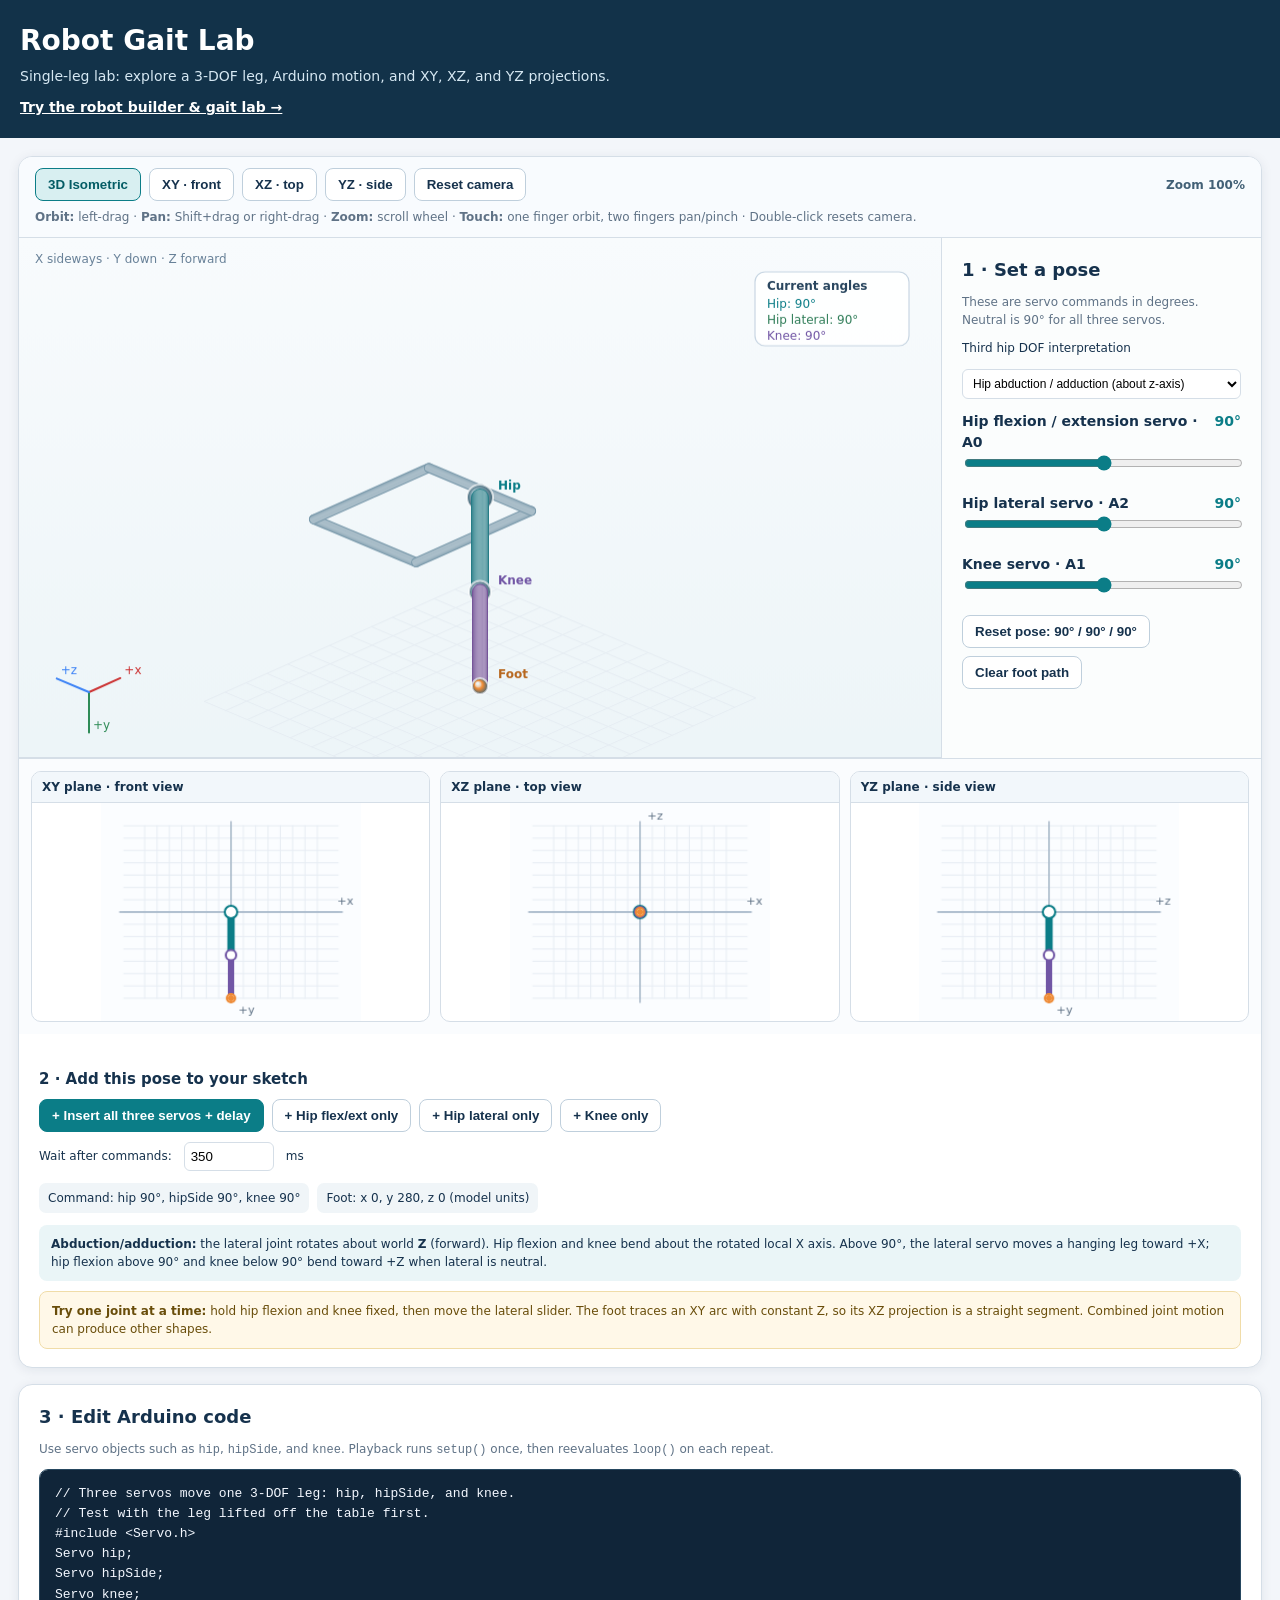
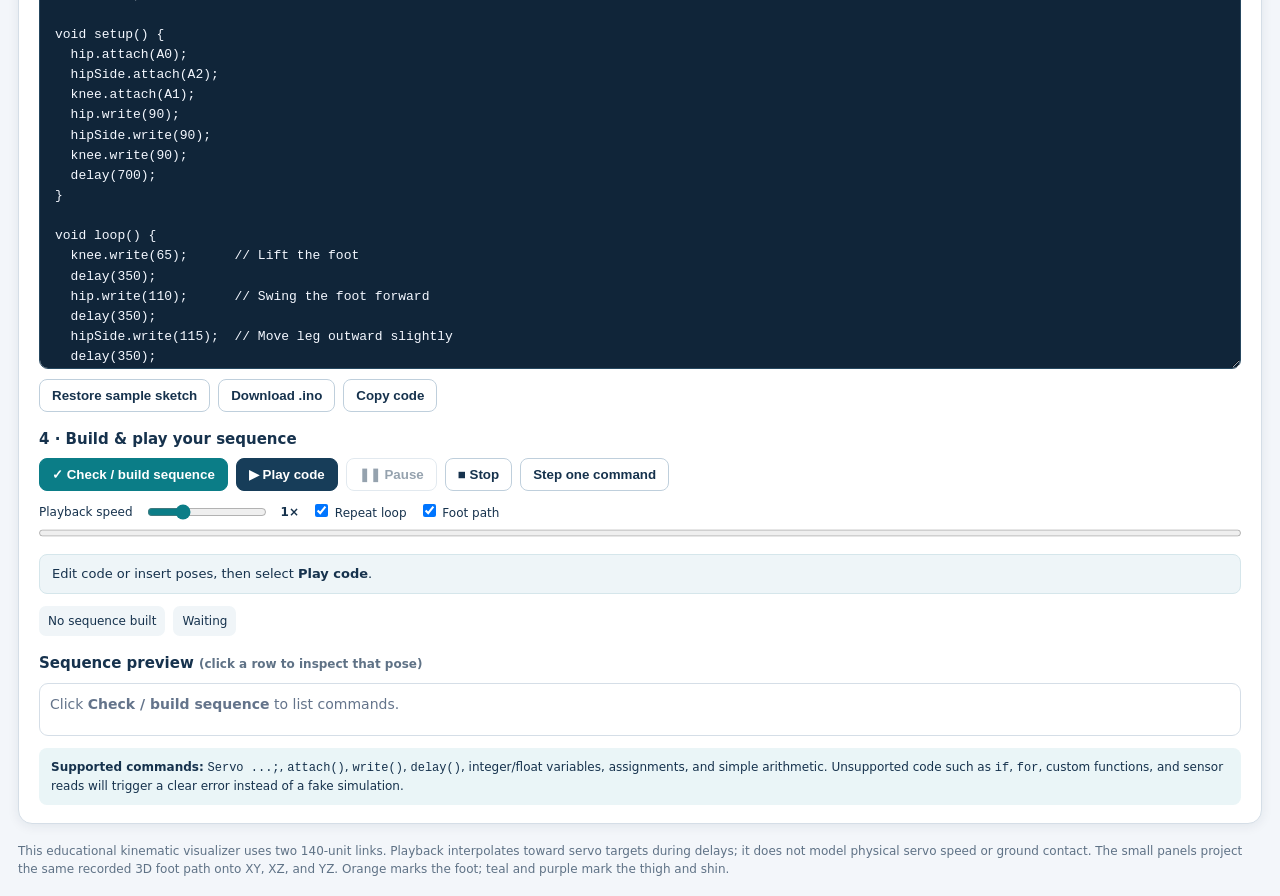
==== single-leg.html @ 86c8d01e "Publish Robot Gait Lab as the homepage with linked single-leg lab" ====
<!DOCTYPE html>
<html lang="en">
<head>
<meta charset="UTF-8" />
<meta name="viewport" content="width=device-width, initial-scale=1.0" />
<title>Robot Gait Lab | Single-leg lab</title>
<style>
:root{--navy:#16324d;--teal:#0b7d87;--purple:#7156a5;--orange:#ef8b35;--green:#2e8b57;--border:#d5dee7;--bg:#f3f6fa;--panel:#fff;--muted:#5f7286}
*{box-sizing:border-box} body{margin:0;font:14px/1.5 system-ui,-apple-system,Segoe UI,Roboto,sans-serif;background:var(--bg);color:var(--navy)}
header{background:#123249;color:#fff;padding:20px max(20px,calc((100vw - 1500px)/2))} header h1{margin:0 0 4px;font-size:28px} header p{margin:0;color:#d6e8f3}
main{max-width:1500px;margin:auto;padding:18px;display:grid;grid-template-columns:minmax(470px,1.05fr) minmax(430px,1fr);gap:16px}
.panel{background:var(--panel);border:1px solid var(--border);border-radius:14px;box-shadow:0 2px 12px rgba(16,42,66,.08);overflow:hidden}.pad{padding:18px 20px}
h2{margin:0 0 10px;font-size:18px}h3{margin:16px 0 8px;font-size:15px}p{margin:0 0 10px}.small{font-size:12px;color:var(--muted)}
canvas{display:block;width:100%;height:auto;background:linear-gradient(#fbfdff,#f7fbff);touch-action:none;cursor:grab} canvas.dragging{cursor:grabbing}
#scene{border-bottom:1px solid var(--border)} .viewport-tools{padding:11px 16px;border-bottom:1px solid var(--border);background:#f8fbfe}.viewport-tools .actions{align-items:center}
button{cursor:pointer;border:1px solid #bfcfdc;background:#fff;border-radius:8px;padding:8px 12px;color:var(--navy);font-weight:650} button.primary{background:var(--teal);color:#fff;border-color:var(--teal)} button.dark{background:#173d59;color:#fff;border-color:#173d59} button:disabled{opacity:.45;cursor:default}
button:focus-visible,textarea:focus-visible,input:focus-visible,select:focus-visible{outline:3px solid #87d2e9;outline-offset:2px}
.view-btn.selected{background:#d8eff1;border-color:#0b7d87;color:#045c65}.view-help{font-size:12px;color:var(--muted);margin-top:7px}.view-state{font-size:12px;font-weight:650;color:#426076;margin-left:auto}
.slider-row{margin:12px 0 16px}.slider-label{display:flex;justify-content:space-between;font-weight:650}.v{color:var(--teal);font-variant-numeric:tabular-nums} input[type=range]{width:100%;accent-color:var(--teal)} input[type=number], select{padding:6px;border:1px solid var(--border);border-radius:6px;background:#fff} input[type=number]{width:90px}
.actions{display:flex;gap:8px;flex-wrap:wrap}.controls{display:flex;gap:12px;flex-wrap:wrap;align-items:center;font-size:12px;margin-top:10px}.help{background:#eaf5f7;border-radius:8px;padding:10px 12px;font-size:12px;margin-top:12px}
.editor{display:block;width:100%;min-height:500px;resize:vertical;background:#102539;color:#f4f8ff;border:1px solid #264860;border-radius:9px;padding:14px 15px;font:13px/1.55 ui-monospace,SFMono-Regular,Consolas,monospace;tab-size:2;white-space:pre;overflow:auto}
.status{border-radius:8px;padding:9px 12px;background:#eef5f8;border:1px solid #d5e6eb;font-size:13px;min-height:40px;margin:11px 0}.status.error{background:#fff0ed;border-color:#f4bcb0;color:#9b3729}.status.ok{background:#edf8f0;border-color:#afd7bb;color:#235f38}
.timeline{max-height:230px;overflow:auto;border:1px solid var(--border);border-radius:9px}.timeline table{width:100%;border-collapse:collapse;font-size:12px}.timeline th{position:sticky;top:0;background:#f2f6fa;text-align:left}.timeline td,.timeline th{padding:7px 9px;border-bottom:1px solid #e9eef2}.timeline tr.active{background:#e0f3f4}.timeline tr{cursor:pointer}
.stats{display:flex;gap:8px;flex-wrap:wrap;margin:12px 0}.stats span{background:#f0f5f8;border-radius:7px;padding:6px 9px;font-size:12px} #progress{width:100%;accent-color:var(--teal)} footer{max-width:1500px;margin:auto;padding:0 18px 20px;font-size:12px;color:var(--muted)}
.subviews{display:grid;grid-template-columns:repeat(3,1fr);gap:10px;padding:12px;border-top:1px solid var(--border);background:#fafcfe}.subview{border:1px solid var(--border);border-radius:10px;overflow:hidden;background:#fff}.subview .label{padding:6px 10px;background:#f2f7fb;border-bottom:1px solid var(--border);font-weight:650;font-size:12px}.subview canvas{width:100%;height:auto;cursor:default}.explain{background:#fff8e8;border:1px solid #f0dca8;color:#694d0a;border-radius:8px;padding:10px 12px;font-size:12px;margin-top:10px}
@media(max-width:1000px){main{grid-template-columns:1fr}.editor{min-height:380px}.subviews{grid-template-columns:1fr}}

main{grid-template-columns:minmax(0,1fr)}
.leg-scene-layout{display:grid;grid-template-columns:minmax(0,1fr) 320px}
#scene{height:520px;width:100%;min-width:0}
.pose-controls{min-width:0;border-left:1px solid var(--border);background:#fbfdfd}
.pose-controls select{max-width:100%;width:100%;font-size:12px}
.subview canvas{max-width:260px;margin:auto}
@media(max-width:750px){main{padding:10px}.leg-scene-layout{grid-template-columns:1fr}#scene{height:260px}.pose-controls{padding:12px;border-left:0;border-top:1px solid var(--border)}.pose-controls h2{margin-bottom:4px}.pose-controls .slider-row{margin:7px 0}.pose-controls .small{display:none}.pose-controls .controls{margin-top:0}.pose-controls button{padding:6px 9px}.subviews{grid-template-columns:repeat(3,minmax(0,1fr));gap:4px;padding:6px}.subview .label{font-size:10px;padding:5px}.slider-label{font-size:12px}}
</style>
</head>
<body>
<header>
  <h1>Robot Gait Lab</h1>
  <p>Single-leg lab: explore a 3-DOF leg, Arduino motion, and XY, XZ, and YZ projections.</p>
  <p style="margin-top:10px"><a href="index.html" style="color:#fff;font-weight:650">Try the robot builder &amp; gait lab &rarr;</a></p>
</header>
<main>
  <section class="panel single-leg-stage">
    <div class="viewport-tools">
      <div class="actions" role="group" aria-label="Camera view presets">
        <button type="button" class="view-btn selected" data-view="iso">3D Isometric</button>
        <button type="button" class="view-btn" data-view="xy">XY · front</button>
        <button type="button" class="view-btn" data-view="xz">XZ · top</button>
        <button type="button" class="view-btn" data-view="yz">YZ · side</button>
        <button type="button" id="resetCamera">Reset camera</button>
        <span class="view-state" id="cameraState">Zoom 100%</span>
      </div>
      <div class="view-help"><strong>Orbit:</strong> left-drag · <strong>Pan:</strong> Shift+drag or right-drag · <strong>Zoom:</strong> scroll wheel · <strong>Touch:</strong> one finger orbit, two fingers pan/pinch · Double-click resets camera.</div>
    </div>
<div class="leg-scene-layout">    <canvas id="scene" width="820" height="560" aria-label="Interactive 3D leg visualization"></canvas>
    <div class="pad pose-controls">
      <h2>1 · Set a pose</h2>
      <p class="small">These are servo commands in degrees. Neutral is 90° for all three servos.</p>

      <div class="controls" style="margin-bottom:8px">
        <label for="mode3">Third hip DOF interpretation</label>
        <select id="mode3">
          <option value="abduction">Hip abduction / adduction (about z-axis)</option>
          <option value="yaw">Hip yaw / steering (about y-axis)</option>
        </select>
      </div>

      <div class="slider-row">
        <div class="slider-label"><label for="hipPitch">Hip flexion / extension servo · A0</label><span class="v" id="hipPitchVal">90°</span></div>
        <input id="hipPitch" type="range" min="0" max="180" value="90" step="1" />
      </div>
      <div class="slider-row">
        <div class="slider-label"><label for="hipSide">Hip lateral servo · A2</label><span class="v" id="hipSideVal">90°</span></div>
        <input id="hipSide" type="range" min="0" max="180" value="90" step="1" />
      </div>
      <div class="slider-row">
        <div class="slider-label"><label for="knee">Knee servo · A1</label><span class="v" id="kneeVal">90°</span></div>
        <input id="knee" type="range" min="0" max="180" value="90" step="1" />
      </div>

      <div class="actions">
        <button id="neutral">Reset pose: 90° / 90° / 90°</button>
        <button id="clearTrail">Clear foot path</button>
      </div>

</div></div>
    <div class="subviews">
      <div class="subview"><div class="label">XY plane · front view</div><canvas id="xyView" width="250" height="210" aria-label="XY projection, x right and y down"></canvas></div>
      <div class="subview"><div class="label">XZ plane · top view</div><canvas id="xzView" width="250" height="210" aria-label="XZ projection, x right and z up"></canvas></div>
      <div class="subview"><div class="label">YZ plane · side view</div><canvas id="yzView" width="250" height="210" aria-label="YZ projection, z right and y down"></canvas></div>
    </div>
<div class="pad">      <h3>2 · Add this pose to your sketch</h3>
      <div class="actions">
        <button class="primary" id="insertAll">+ Insert all three servos + delay</button>
        <button id="insertHipPitch">+ Hip flex/ext only</button>
        <button id="insertHipSide">+ Hip lateral only</button>
        <button id="insertKnee">+ Knee only</button>
      </div>
      <div class="controls">
        <label for="wait">Wait after commands:</label>
        <input type="number" id="wait" min="0" max="10000" step="50" value="350" /><span>ms</span>
      </div>

      <div class="stats">
        <span id="poseStat">Command: hip 90°, hipSide 90°, knee 90°</span>
        <span id="footStat">Foot: x 0, y 280, z 0 (model units)</span>
      </div>

      <div class="help" id="modeHelp"></div>
      <div class="explain" id="projectionExplain"></div>
    </div>
  </section>

  <section class="panel">
    <div class="pad">
      <h2>3 · Edit Arduino code</h2>
      <p class="small">Use servo objects such as <code>hip</code>, <code>hipSide</code>, and <code>knee</code>. Playback runs <code>setup()</code> once, then reevaluates <code>loop()</code> on each repeat.</p>
      <textarea id="editor" class="editor" spellcheck="false" aria-label="Editable Arduino sketch"></textarea>
      <div class="actions" style="margin-top:10px">
        <button id="resetCode">Restore sample sketch</button>
        <button id="download">Download .ino</button>
        <button id="copy">Copy code</button>
      </div>

      <h3>4 · Build &amp; play your sequence</h3>
      <div class="actions">
        <button class="primary" id="build">✓ Check / build sequence</button>
        <button class="dark" id="play">▶ Play code</button>
        <button id="pause" disabled>❚❚ Pause</button>
        <button id="stop">■ Stop</button>
        <button id="step">Step one command</button>
      </div>
      <div class="controls">
        <label for="speed">Playback speed</label>
        <input style="width:120px" id="speed" type="range" min="0.25" max="3" step="0.25" value="1" />
        <strong id="speedVal">1×</strong>
        <label><input id="repeat" type="checkbox" checked /> Repeat loop</label>
        <label><input id="showTrail" type="checkbox" checked /> Foot path</label>
      </div>
      <progress id="progress" max="100" value="0"></progress>
      <div id="status" class="status" aria-live="polite">Edit code or insert poses, then select <strong>Play code</strong>.</div>
      <div class="stats"><span id="seqInfo">No sequence built</span><span id="currentInfo">Waiting</span></div>
      <h3>Sequence preview <span class="small">(click a row to inspect that pose)</span></h3>
      <div class="timeline" id="timeline"><p style="padding:10px;color:#64748b">Click <strong>Check / build sequence</strong> to list commands.</p></div>

      <div class="help">
        <strong>Supported commands:</strong> <code>Servo ...;</code>, <code>attach()</code>, <code>write()</code>, <code>delay()</code>, integer/float variables, assignments, and simple arithmetic. Unsupported code such as <code>if</code>, <code>for</code>, custom functions, and sensor reads will trigger a clear error instead of a fake simulation.
      </div>
    </div>
  </section>
</main>
<footer>
  This educational kinematic visualizer uses two 140-unit links. Playback interpolates toward servo targets during delays; it does not model physical servo speed or ground contact. The small panels project the same recorded 3D foot path onto XY, XZ, and YZ. Orange marks the foot; teal and purple mark the thigh and shin.
</footer>
<script>
(() => {
'use strict';
const $ = id => document.getElementById(id);
const sample = `// Three servos move one 3-DOF leg: hip, hipSide, and knee.
// Test with the leg lifted off the table first.
#include <Servo.h>
Servo hip;
Servo hipSide;
Servo knee;

void setup() {
  hip.attach(A0);
  hipSide.attach(A2);
  knee.attach(A1);
  hip.write(90);
  hipSide.write(90);
  knee.write(90);
  delay(700);
}

void loop() {
  knee.write(65);      // Lift the foot
  delay(350);
  hip.write(110);      // Swing the foot forward
  delay(350);
  hipSide.write(115);  // Move leg outward slightly
  delay(350);
  knee.write(90);      // Lower the foot
  delay(350);
  hip.write(90);       // Return hip to neutral
  hipSide.write(90);   // Center the leg again
  delay(350);
}
`;
$('editor').value = sample;

let pose = {hip:90, hipSide:90, knee:90};
let trail = [];
let sequence = [];
let program=null, execution=null, setupEvents=[], loopStartIndex=0;
const neutralPose=()=>({hip:90, hipSide:90, knee:90});
const LINK_LENGTH=140, REACH=2*LINK_LENGTH, MAX_TRAIL_POINTS=2000;
let startPose = {hip:90, hipSide:90, knee:90};
let running=false, paused=false, visibleIndex=-1, runIndex=0, phaseTime=0, lastFrame=0;
let targetPose={hip:90, hipSide:90, knee:90}, tweenStart={hip:90, hipSide:90, knee:90}, tweenActive=false;
function deg2rad(d){ return d*Math.PI/180; }
function clamp(v,a,b){ return Math.max(a,Math.min(b,v)); }
function setStatus(msg,type=''){ $('status').textContent=msg; $('status').className='status'+(type?(' '+type):''); }
function rotateX(v,a){ const c=Math.cos(a), s=Math.sin(a); return [v[0], v[1]*c - v[2]*s, v[1]*s + v[2]*c]; }
function rotateY(v,a){ const c=Math.cos(a), s=Math.sin(a); return [v[0]*c + v[2]*s, v[1], -v[0]*s + v[2]*c]; }
function rotateZ(v,a){ const c=Math.cos(a), s=Math.sin(a); return [v[0]*c - v[1]*s, v[0]*s + v[1]*c, v[2]]; }
function add(a,b){ return [a[0]+b[0], a[1]+b[1], a[2]+b[2]]; }

// Right-handed world: x sideways, y down, z forward. Lateral joint is proximal;
// flexion and knee axes rotate with it. Servo signs encode mounting orientation.
function computeLeg(p, mode=$('mode3').value){
  const L1=LINK_LENGTH, L2=LINK_LENGTH;
  const hipPitch = deg2rad(p.hip - 90);
  const lateral = deg2rad(-(p.hipSide - 90));
  const kneeBend = deg2rad(90 - p.knee);

  let thigh = [0, L1, 0];
  let shin = [0, L2, 0];
  thigh = rotateX(thigh, hipPitch);
  shin  = rotateX(shin, hipPitch + kneeBend);
  if(mode==='abduction'){ thigh = rotateZ(thigh, lateral); shin = rotateZ(shin, lateral); }
  else { thigh = rotateY(thigh, lateral); shin = rotateY(shin, lateral); }

  const hipPt = [0,0,0];
  const kneePt = add(hipPt, thigh);
  const footPt = add(kneePt, shin);
  return {hipPt,kneePt,footPt};
}

const canvas = $('scene');
const ctx = canvas.getContext('2d');
const initialCamera = {yaw:-0.8,pitch:0.45,zoom:1,panX:0,panY:0};
let camera={...initialCamera};
const views={iso:{yaw:-0.8,pitch:0.45},xy:{yaw:0,pitch:0},xz:{yaw:0,pitch:Math.PI/2},yz:{yaw:Math.PI/2,pitch:0}};
function setCameraView(name){ const v=views[name]; if(!v) return; camera={...camera,yaw:v.yaw,pitch:v.pitch,zoom:1,panX:0,panY:0}; updateCameraUi(name); drawAll(); }
function updateCameraUi(selected){ document.querySelectorAll('.view-btn').forEach(b=>b.classList.toggle('selected',b.dataset.view===selected)); $('cameraState').textContent=`Zoom ${Math.round(camera.zoom*100)}%`; }
function detachView(){ updateCameraUi(null); }
function project3D(pt){ let [x,y,z]=pt; const cy=Math.cos(camera.yaw), sy=Math.sin(camera.yaw); const xx=x*cy + z*sy, zz=-x*sy + z*cy; const cp=Math.cos(camera.pitch), sp=Math.sin(camera.pitch); const yy=y*cp - zz*sp; const scale=Math.min(canvas.width-80,canvas.height-100)/(2*REACH)*camera.zoom; return {x:canvas.width/2 + camera.panX + xx*scale, y:canvas.height/2 + camera.panY + yy*scale}; }

// input / camera controls
const pointers=new Map(); let priorGesture=null;
function pointerPosition(e){ const rect=canvas.getBoundingClientRect(); return {x:(e.clientX-rect.left)*canvas.width/rect.width, y:(e.clientY-rect.top)*canvas.height/rect.height, button:e.button,shift:e.shiftKey}; }
canvas.addEventListener('contextmenu',e=>e.preventDefault());
canvas.addEventListener('pointerdown',e=>{ e.preventDefault(); canvas.setPointerCapture(e.pointerId); const p=pointerPosition(e); p.mode=(e.button===2||e.button===1||e.shiftKey)?'pan':'orbit'; pointers.set(e.pointerId,p); priorGesture=null; canvas.classList.add('dragging'); });
canvas.addEventListener('pointermove',e=>{ if(!pointers.has(e.pointerId)) return; e.preventDefault(); const p=pointerPosition(e); if(pointers.size===1){ const prev=pointers.get(e.pointerId), dx=p.x-prev.x, dy=p.y-prev.y; if(prev.mode==='pan'){ camera.panX+=dx; camera.panY+=dy; } else { camera.yaw+=dx*.008; camera.pitch=clamp(camera.pitch+dy*.008,-Math.PI/2,Math.PI/2);} pointers.set(e.pointerId,{...p,mode:prev.mode}); priorGesture=null; } else { pointers.set(e.pointerId,{...p,mode:'pan'}); const arr=[...pointers.values()].slice(0,2); const mid={x:(arr[0].x+arr[1].x)/2,y:(arr[0].y+arr[1].y)/2}; const dist=Math.hypot(arr[0].x-arr[1].x,arr[0].y-arr[1].y); if(priorGesture){ camera.panX+=mid.x-priorGesture.x; camera.panY+=mid.y-priorGesture.y; if(priorGesture.dist>5) camera.zoom=clamp(camera.zoom*(dist/priorGesture.dist),.25,4);} priorGesture={...mid,dist}; } detachView(); drawAll(); });
function releasePointer(e){ pointers.delete(e.pointerId); priorGesture=null; if(!pointers.size) canvas.classList.remove('dragging'); }
canvas.addEventListener('pointerup',releasePointer); canvas.addEventListener('pointercancel',releasePointer);
canvas.addEventListener('wheel',e=>{ e.preventDefault(); const before=camera.zoom; camera.zoom=clamp(camera.zoom*Math.exp(-e.deltaY*.0015),.25,4); const p=pointerPosition(e), cx=canvas.width/2+camera.panX, cy=canvas.height/2+camera.panY; const k=camera.zoom/before; camera.panX+=(p.x-cx)*(1-k); camera.panY+=(p.y-cy)*(1-k); detachView(); drawAll(); },{passive:false});
canvas.addEventListener('dblclick',()=>setCameraView('iso'));
document.querySelectorAll('.view-btn').forEach(b=>b.addEventListener('click',()=>setCameraView(b.dataset.view))); $('resetCamera').onclick=()=>setCameraView('iso');

function updateModeHelp(){
  const mode=$('mode3').value;
  if(mode==='abduction'){
    $('modeHelp').innerHTML='<strong>Abduction/adduction:</strong> the lateral joint rotates about world <strong>Z</strong> (forward). Hip flexion and knee bend about the rotated local X axis. Above 90°, the lateral servo moves a hanging leg toward +X; hip flexion above 90° and knee below 90° bend toward +Z when lateral is neutral.';
    $('projectionExplain').innerHTML='<strong>Try one joint at a time:</strong> hold hip flexion and knee fixed, then move the lateral slider. The foot traces an XY arc with constant Z, so its XZ projection is a straight segment. Combined joint motion can produce other shapes.';
  } else {
    $('modeHelp').innerHTML='<strong>Yaw/steering:</strong> the lateral joint rotates about world <strong>Y</strong> (down). Hip flexion and knee bend about the rotated local X axis. Above 90°, the yaw servo turns a forward-displaced foot toward −X.';
    $('projectionExplain').innerHTML='<strong>Try a bent pose:</strong> hold hip and knee fixed, then move yaw. A foot away from the Y axis sweeps an XZ arc; a straight vertical leg stays still. XZ views show +Z upward.';
  }
}
$('mode3').addEventListener('change',()=>{ stop(); trail=[]; updateModeHelp(); drawAll(); setStatus('Joint interpretation changed. Playback stopped; the sketch is ready to replay.'); });

function drawGrid3D(){ ctx.save(); ctx.strokeStyle='#e6edf3'; ctx.lineWidth=1; for(let i=-260;i<=260;i+=40){ const a=project3D([i,300,-260]), b=project3D([i,300,260]); const c=project3D([-260,300,i]), d=project3D([260,300,i]); ctx.beginPath(); ctx.moveTo(a.x,a.y); ctx.lineTo(b.x,b.y); ctx.stroke(); ctx.beginPath(); ctx.moveTo(c.x,c.y); ctx.lineTo(d.x,d.y); ctx.stroke(); } ctx.restore(); }
function drawAxes3D(){
  const origin=project3D([0,0,0]), anchor={x:70,y:canvas.height-65};
  const axes=[[[60,0,0],'#c33','+x'],[[0,60,0],'#2e8b57','+y'],[[0,0,60],'#3b82f6','+z']];
  ctx.font='12px system-ui,sans-serif';
  axes.forEach(([axis,col,label])=>{
    const q=project3D(axis), dx=(q.x-origin.x)/camera.zoom, dy=(q.y-origin.y)/camera.zoom;
    if(Math.hypot(dx,dy)<8)return;
    const p={x:anchor.x+dx,y:anchor.y+dy};
    ctx.strokeStyle=col;ctx.fillStyle=col;ctx.lineWidth=2;
    ctx.beginPath();ctx.moveTo(anchor.x,anchor.y);ctx.lineTo(p.x,p.y);ctx.stroke();ctx.fillText(label,p.x+4,p.y-4);
  });
}
function drawJointLabels(H,K,F){
  const placed=[], points=[];
  ctx.font='600 12px system-ui';
  // If joints overlap in a projection, show only the foremost foot label.
  for(const [p,label,color,width] of [[F,'Foot','#b7671e',30],[K,'Knee','#7156a5',34],[H,'Hip','#0b7d87',24]]){
    if(points.some(q=>Math.hypot(p.x-q.x,p.y-q.y)<25))continue;
    points.push(p);
    for(const [dx,dy] of [[18,-8],[-width-18,-8],[18,22]]){
      const x=p.x+dx,y=p.y+dy, box={x,y:y-13,w:width,h:16};
      if(x<10||x+width>canvas.width-10||y<45||y>canvas.height-10)continue;
      if(x+width>canvas.width-186&&y<115)continue;
      if(placed.some(b=>box.x<b.x+b.w&&box.x+box.w>b.x&&box.y<b.y+b.h&&box.y+box.h>b.y))continue;
      ctx.fillStyle=color;ctx.fillText(label,x,y);placed.push(box);break;
    }
  }
}

function drawMainScene(){
  const {hipPt,kneePt,footPt} = computeLeg(pose);
  ctx.clearRect(0,0,canvas.width,canvas.height); const sky=ctx.createLinearGradient(0,0,0,canvas.height);sky.addColorStop(0,'#f8fbfd');sky.addColorStop(1,'#edf5f8');ctx.fillStyle=sky; ctx.fillRect(0,0,canvas.width,canvas.height); drawGrid3D();
  ctx.fillStyle='#688198'; ctx.font='12px system-ui'; ctx.fillText('X sideways · Y down · Z forward',16,25);
  const H=project3D(hipPt), K=project3D(kneePt), F=project3D(footPt);
  if($('showTrail').checked && trail.length>1){ ctx.beginPath(); ctx.strokeStyle='#efb98b'; ctx.lineWidth=2.2; trail.forEach((pt,i)=>{ const p=project3D(pt); if(i===0)ctx.moveTo(p.x,p.y); else ctx.lineTo(p.x,p.y);}); ctx.stroke(); }
  // Open rectangular chassis, with the hip mounted at the middle of its side.
  const parts=[];
  const depth=p=>p[1]*Math.sin(camera.pitch)+(-p[0]*Math.sin(camera.yaw)+p[2]*Math.cos(camera.yaw))*Math.cos(camera.pitch);
  function rod(a,b,color,width){parts.push({depth:(depth(a)+depth(b))/2,draw(){const A=project3D(a),B=project3D(b);ctx.lineCap='round';ctx.beginPath();ctx.moveTo(A.x,A.y);ctx.lineTo(B.x,B.y);ctx.strokeStyle=color;ctx.lineWidth=width;ctx.stroke();const length=Math.hypot(B.x-A.x,B.y-A.y)||1,dx=-(B.y-A.y)/length*width/2,dy=(B.x-A.x)/length*width/2;const shade=ctx.createLinearGradient(A.x-dx,A.y-dy,A.x+dx,A.y+dy);shade.addColorStop(0,color);shade.addColorStop(.35,'#ffffff55');shade.addColorStop(1,color);ctx.strokeStyle=shade;ctx.lineWidth=width-2;ctx.stroke();}});}
  const corners=[[-220,-12,-95],[0,-12,-95],[0,-12,95],[-220,-12,95]];
  for(let i=0;i<4;i++){rod(corners[i],corners[(i+1)%4],'#7898aa',10);}
  rod([0,-12,0],hipPt,'#7898aa',12);
  rod(hipPt,kneePt,'#277d87',18);rod(kneePt,footPt,'#765699',16);
  for(const [point,color,radius] of [[hipPt,'#8baebb',13],[kneePt,'#8baebb',11],[footPt,'#ef8b35',8]]){
    parts.push({depth:depth(point),draw(){const p=project3D(point);ctx.beginPath();ctx.arc(p.x,p.y,radius,0,Math.PI*2);const shade=ctx.createRadialGradient(p.x-radius*.3,p.y-radius*.35,1,p.x,p.y,radius);shade.addColorStop(0,'#e7f0f2');shade.addColorStop(.45,color);shade.addColorStop(1,'#426475');ctx.fillStyle=shade;ctx.fill();ctx.strokeStyle='#ffffffb0';ctx.lineWidth=2;ctx.stroke();ctx.beginPath();ctx.arc(p.x-radius*.25,p.y-radius*.25,radius*.4,0,Math.PI*2);ctx.fillStyle='#ffffff40';ctx.fill();}});
  }
  parts.sort((a,b)=>a.depth-b.depth).forEach(part=>part.draw());
  drawJointLabels(H,K,F);
  drawAxes3D();

  const bx = canvas.width - 186, by = 34, bw = 154, bh = 74;
  ctx.fillStyle = 'rgba(255,255,255,0.92)';
  ctx.strokeStyle = '#c8d6e3';
  ctx.lineWidth = 1.2;
  ctx.beginPath(); ctx.roundRect(bx, by, bw, bh, 10); ctx.fill(); ctx.stroke();
  ctx.font = '700 12px system-ui'; ctx.fillStyle = '#29465f'; ctx.fillText('Current angles', bx+12, by+18);
  ctx.font = '12px system-ui';
  ctx.fillStyle = '#0b7d87'; ctx.fillText(`Hip: ${Math.round(pose.hip)}°`, bx+12, by+36);
  ctx.fillStyle = '#2f7d58'; ctx.fillText(`Hip lateral: ${Math.round(pose.hipSide)}°`, bx+12, by+52);
  ctx.fillStyle = '#7156a5'; ctx.fillText(`Knee: ${Math.round(pose.knee)}°`, bx+12, by+68);
}

// Screen orientation matches the main orthographic presets: XZ has +z upward.
function planeProject(pt,plane,w,h,pad=22){
  const [u,v,ul,vl]=plane==='xy' ? [pt[0],pt[1],'x','y'] :
    plane==='xz' ? [pt[0],-pt[2],'x','z'] : [pt[2],pt[1],'z','y'];
  const scale=Math.min(w-2*pad,h-2*pad)/(2*REACH);
  return {x:w/2+u*scale,y:h/2+v*scale,ul,vl,scale};
}
function drawProjection(canvasId,plane){
  const c=$(canvasId), cx=c.getContext('2d'), w=c.width, h=c.height;
  const {hipPt,kneePt,footPt}=computeLeg(pose);
  const H=planeProject(hipPt,plane,w,h), K=planeProject(kneePt,plane,w,h), F=planeProject(footPt,plane,w,h);
  cx.clearRect(0,0,w,h); cx.fillStyle='#fbfdff'; cx.fillRect(0,0,w,h);
  cx.strokeStyle='#e7edf4'; cx.lineWidth=1;
  for(let i=-REACH;i<=REACH;i+=40){
    const d=i*H.scale;
    cx.beginPath(); cx.moveTo(w/2+d,22); cx.lineTo(w/2+d,h-22); cx.stroke();
    cx.beginPath(); cx.moveTo(22,h/2+d); cx.lineTo(w-22,h/2+d); cx.stroke();
  }
  cx.strokeStyle='#9fb1c3'; cx.lineWidth=1.3;
  cx.beginPath(); cx.moveTo(18,h/2); cx.lineTo(w-18,h/2); cx.moveTo(w/2,18); cx.lineTo(w/2,h-18); cx.stroke();
  cx.font='11px system-ui'; cx.fillStyle='#5f7286';
  cx.fillText('+'+H.ul,w-23,h/2-7);
  cx.fillText('+'+H.vl,w/2+7,plane==='xz'?16:h-7);
  if($('showTrail').checked && trail.length>1){
    cx.beginPath(); cx.strokeStyle='#d58949'; cx.lineWidth=2;
    trail.forEach((pt,i)=>{const q=planeProject(pt,plane,w,h); if(i===0)cx.moveTo(q.x,q.y); else cx.lineTo(q.x,q.y);}); cx.stroke();
  }
  cx.lineCap='round'; cx.strokeStyle='#0b7d87'; cx.lineWidth=7;
  cx.beginPath(); cx.moveTo(H.x,H.y); cx.lineTo(K.x,K.y); cx.stroke();
  cx.strokeStyle='#7156a5'; cx.lineWidth=6; cx.beginPath(); cx.moveTo(K.x,K.y); cx.lineTo(F.x,F.y); cx.stroke();
  [[H,'#0b7d87',6],[K,'#7156a5',5],[F,'#ef8b35',4]].forEach(([q,col,r])=>{
    cx.beginPath(); cx.fillStyle='#fff'; cx.strokeStyle=col; cx.lineWidth=2; cx.arc(q.x,q.y,r,0,2*Math.PI); cx.fill(); cx.stroke();
  });
  cx.beginPath(); cx.fillStyle='#ef8b35'; cx.arc(F.x,F.y,3,0,2*Math.PI); cx.fill();
}

function updateLabels(){
  $('hipPitchVal').textContent=Math.round(pose.hip)+'°';
  $('hipSideVal').textContent=Math.round(pose.hipSide)+'°';
  $('kneeVal').textContent=Math.round(pose.knee)+'°';
  $('poseStat').textContent='Command: hip '+Math.round(pose.hip)+'°, hipSide '+Math.round(pose.hipSide)+'°, knee '+Math.round(pose.knee)+'°';
  const foot=computeLeg(pose).footPt;
  $('footStat').textContent='Foot: x '+Math.round(foot[0])+', y '+Math.round(foot[1])+', z '+Math.round(foot[2])+' (model units)';
}
function drawAll(){ updateLabels(); drawMainScene(); drawProjection('xyView','xy'); drawProjection('xzView','xz'); drawProjection('yzView','yz'); $('cameraState').textContent='Zoom '+Math.round(camera.zoom*100)+'%'; }
function recordFoot(){
  if(!$('showTrail').checked) return;
  const foot=computeLeg(pose).footPt, last=trail[trail.length-1];
  if(last && Math.hypot(...foot.map((v,i)=>v-last[i]))<0.5) return;
  trail.push(foot);
  if(trail.length>MAX_TRAIL_POINTS) trail.splice(0,trail.length-MAX_TRAIL_POINTS);
}
function setPose(newPose,record=true){
  pose=Object.fromEntries(['hip','hipSide','knee'].map(k=>[k,clamp(newPose[k],0,180)]));
  $('hipPitch').value=pose.hip; $('hipSide').value=pose.hipSide; $('knee').value=pose.knee;
  if(record) recordFoot(); drawAll();
}
function manualPose(p){ stop(); visibleIndex=-1; highlight(-1); setPose(p); setStatus('Pose previewed. Insert commands to record it in the sketch.'); }
['hipPitch','hipSide','knee'].forEach(id=>$(id).addEventListener('input',()=>manualPose({hip:+$('hipPitch').value,hipSide:+$('hipSide').value,knee:+$('knee').value})));
$('neutral').onclick=()=>manualPose(neutralPose());
$('clearTrail').onclick=()=>{trail=[]; drawAll();};
$('showTrail').onchange=()=>{trail=[]; recordFoot(); drawAll();};

let insertionSelection=null;
function rememberSelection(){const e=$('editor'); insertionSelection={start:e.selectionStart,end:e.selectionEnd};}
['select','click','keyup','blur'].forEach(event=>$('editor').addEventListener(event,rememberSelection));
function insertSnippet(snippet){
  const editor=$('editor'), text=editor.value;
  let start,end;
  if(insertionSelection){({start,end}=insertionSelection);}
  else {try{start=end=bodyOf(stripComments(text),'loop').end-1;}catch(e){setStatus(e.message,'error');return;}}
  const prefix=start>0 && text[start-1]!=='\n'?'\n':'';
  const inserted=prefix+snippet+'\n';
  editor.value=text.slice(0,start)+inserted+text.slice(end);
  editor.focus(); editor.setSelectionRange(start+inserted.length,start+inserted.length); rememberSelection();
  invalidate(); setStatus('Pose added to the sketch. Build or play to preview it.');
}
function insertAll(){
  const d=Number($('wait').value);
  if(!Number.isInteger(d)||d<0||d>10000){setStatus('Choose a whole-number delay from 0 to 10000 ms.','error');return;}
  insertSnippet('  hip.write('+Math.round(pose.hip)+');\n  hipSide.write('+Math.round(pose.hipSide)+');\n  knee.write('+Math.round(pose.knee)+');\n  delay('+d+');');
}
$('insertAll').onclick=insertAll;
$('insertHipPitch').onclick=()=>insertSnippet('  hip.write('+Math.round(pose.hip)+');');
$('insertHipSide').onclick=()=>insertSnippet('  hipSide.write('+Math.round(pose.hipSide)+');');
$('insertKnee').onclick=()=>insertSnippet('  knee.write('+Math.round(pose.knee)+');');
$('resetCode').onclick=()=>{ stop(); $('editor').value=sample; insertionSelection=null; invalidate(); setStatus('Example sketch restored.'); }; $('copy').onclick=async()=>{ try{ await navigator.clipboard.writeText($('editor').value); setStatus('Sketch copied to clipboard.','ok'); } catch(e){ $('editor').focus(); $('editor').select(); document.execCommand('copy'); setStatus('Sketch selected and copy requested.'); } }; $('download').onclick=()=>{ const blob=new Blob([$('editor').value],{type:'text/plain;charset=utf-8'}); const a=document.createElement('a'); const url=URL.createObjectURL(blob); a.href=url; a.download='Three_DOF_Leg_Custom.ino'; a.click(); setTimeout(()=>URL.revokeObjectURL(url),600); }; $('speed').oninput=()=>$('speedVal').textContent = Number($('speed').value).toFixed(2).replace(/\.?0+$/,'') + '×';

function stripComments(source){
  return source.replace(/\/\*[\s\S]*?\*\//g,m=>m.replace(/[^\n]/g,' ')).replace(/\/\/[^\n]*/g,m=>' '.repeat(m.length));
}
function lineNumber(src,pos){return src.slice(0,pos).split('\n').length;}
function bodyOf(src,name){
  const m=new RegExp('\\bvoid\\s+'+name+'\\s*\\(\\s*(?:void\\s*)?\\)\\s*\\{').exec(src);
  if(!m) throw Error('Could not find void '+name+'() { ... }');
  const start=m.index+m[0].length;
  let depth=1;
  for(let i=start;i<src.length;i++){
    if(src[i]==='{')depth++;
    if(src[i]==='}')depth--;
    if(depth===0)return {text:src.slice(start,i),start,opening:m.index,end:i+1};
  }
  throw Error('Missing closing brace in '+name+'().');
}
function fail(line,message){throw Error('Line '+line+': '+message);}
function lookup(env,name,line){
  const binding=env.locals.get(name)||env.globals.get(name);
  if(!binding)fail(line,'variable "'+name+'" was not defined.');
  return binding;
}
// A small arithmetic parser; sketch text is never passed to eval or Function.
function evaluate(expression,env,line){
  const toks=expression.match(/\d+(?:\.\d*)?|\.\d+|[A-Za-z_]\w*|[()+\-*/]/g)||[];
  if(toks.join('')!==expression.replace(/\s/g,''))fail(line,'unsupported expression "'+expression+'".');
  let i=0;
  function atom(){
    const t=toks[i++];
    if(t==='('){const v=addExpr();if(toks[i++]!==')')fail(line,"missing ')'.");return v;}
    if(t==='-'||t==='+'){const v=atom();return {value:t==='-'?-v.value:v.value,integer:v.integer};}
    if(/^(?:\d|\.)/.test(t||''))return {value:Number(t),integer:!t.includes('.')};
    if(/^[A-Za-z_]\w*$/.test(t||'')){const b=lookup(env,t,line);return {value:b.value,integer:b.integer};}
    fail(line,'invalid expression "'+expression+'".');
  }
  function combine(a,b,op){
    const integer=a.integer&&b.integer;
    if(op==='/'&&b.value===0)fail(line,'division by zero.');
    let value=op==='+'?a.value+b.value:op==='-'?a.value-b.value:op==='*'?a.value*b.value:a.value/b.value;
    if(op==='/'&&integer)value=Math.trunc(value);
    return {value,integer};
  }
  function mult(){let v=atom();while(toks[i]==='*'||toks[i]==='/'){const op=toks[i++];v=combine(v,atom(),op);}return v;}
  function addExpr(){let v=mult();while(toks[i]==='+'||toks[i]==='-'){const op=toks[i++];v=combine(v,mult(),op);}return v;}
  const result=addExpr();
  if(i!==toks.length||!Number.isFinite(result.value))fail(line,'invalid or non-finite expression "'+expression+'".');
  return result;
}
function roleFromServo(name){
  const n=name.toLowerCase();
  if(n.includes('knee'))return 'knee';
  if(n.includes('side')||n.includes('abd')||n.includes('yaw'))return 'hipSide';
  if(n.includes('hip'))return 'hip';
  return null;
}
function statements(text,offset,src){
  const parts=text.split(';'), result=[];
  let cursor=0;
  parts.forEach((part,i)=>{
    const s=part.trim(), line=lineNumber(src,offset+cursor+Math.max(0,part.search(/\S/)));
    cursor+=part.length+1;
    if(!s)return;
    if(i===parts.length-1)fail(line,'missing semicolon or unsupported trailing code: "'+s.slice(0,50)+'".');
    if(/[{}]/.test(s))fail(line,'nested blocks, control flow, and custom functions are not supported.');
    result.push({text:s,line});
  });
  return result;
}
function declaration(s,line){
  const m=/^(const\s+)?(int|float|double|long|unsigned\s+int)\s+([A-Za-z_]\w*)\s*=\s*(.+)$/.exec(s);
  return m ? {type:'declare',name:m[3],expression:m[4],constant:!!m[1],integer:!['float','double'].includes(m[2]),unsigned:m[2].startsWith('unsigned'),line} : null;
}
function parse(){
  const source=$('editor').value;
  if(source.length>200000)throw Error('Sketch is too large (maximum 200,000 characters).');
  const src=stripComments(source), setup=bodyOf(src,'setup'), loop=bodyOf(src,'loop');
  // Preserve character positions so include lines cannot shift function boundaries.
  let outside=src.replace(/^[ \t]*#include[^\n]*/gm,m=>m.replace(/[^\n]/g,' '));
  for(const part of [setup,loop])outside=outside.slice(0,part.opening)+outside.slice(part.opening,part.end).replace(/[^\n]/g,' ')+outside.slice(part.end);
  const servos=new Map(), globals=[];
  for(const {text:s,line} of statements(outside,0,src)){
    const m=/^Servo\s+([A-Za-z_]\w*)$/.exec(s);
    if(m){
      if(servos.has(m[1]))fail(line,'duplicate servo declaration "'+m[1]+'".');
      const role=roleFromServo(m[1]);
      if(!role)fail(line,'use a servo name containing hip, hipSide/abd/yaw, or knee.');
      if([...servos.values()].includes(role))fail(line,'more than one servo is mapped to '+role+'.');
      servos.set(m[1],role); continue;
    }
    const d=declaration(s,line);
    if(!d)fail(line,'unsupported statement outside setup()/loop(): "'+s.slice(0,60)+'".');
    globals.push(d);
  }
  function compile(body){
    return statements(body.text,body.start,src).map(({text:s,line})=>{
      let m;
      const d=declaration(s,line); if(d)return d;
      if((m=/^([A-Za-z_]\w*)\s*=\s*(.+)$/.exec(s)))return {type:'assign',name:m[1],expression:m[2],line};
      if((m=/^([A-Za-z_]\w*)\.write\s*\((.+)\)$/.exec(s))){
        if(!servos.has(m[1]))fail(line,'servo "'+m[1]+'" must be declared first.');
        return {type:'write',object:m[1],role:servos.get(m[1]),expression:m[2],line};
      }
      if((m=/^delay\s*\((.+)\)$/.exec(s)))return {type:'delay',expression:m[1],line};
      if((m=/^([A-Za-z_]\w*)\.attach\s*\(\s*([A-Za-z_]\w*|\d+)\s*\)$/.exec(s))){
        if(!servos.has(m[1]))fail(line,'servo "'+m[1]+'" must be declared first.');
        return {type:'ignore',line};
      }
      if(/^Serial\.begin\s*\(\s*\d+\s*\)$/.test(s))return {type:'ignore',line};
      fail(line,'unsupported command "'+s.slice(0,65)+'".');
    });
  }
  const compiled={globals,setup:compile(setup),loop:compile(loop)};
  if(globals.length+compiled.setup.length+compiled.loop.length>1000)throw Error('Sketch contains more than 1000 statements.');
  const prepared=prepareProgram(compiled);
  if(!prepared.setupEvents.length&&!prepared.loopEvents.length)throw Error('Sketch contains no write() or delay() commands.');
  return {program:compiled,...prepared};
}
function assignValue(binding,value,line){
  binding.value=binding.integer?Math.trunc(value):value;
  if(binding.unsigned && binding.value<0)fail(line,'negative unsigned values are not supported.');
}
function executeBlock(block,env,phase,globalScope=false){
  env.locals=new Map();
  const events=[];
  for(const op of block){
    if(op.type==='ignore')continue;
    if(op.type==='declare'){
      const scope=globalScope?env.globals:env.locals;
      if(scope.has(op.name))fail(op.line,'duplicate variable "'+op.name+'".');
      const value=evaluate(op.expression,env,op.line).value;
      const binding={constant:op.constant,integer:op.integer,unsigned:op.unsigned,value:0};
      assignValue(binding,value,op.line); scope.set(op.name,binding); continue;
    }
    if(op.type==='assign'){
      const binding=lookup(env,op.name,op.line);
      if(binding.constant)fail(op.line,'cannot assign to const variable "'+op.name+'".');
      assignValue(binding,evaluate(op.expression,env,op.line).value,op.line); continue;
    }
    const value=evaluate(op.expression,env,op.line).value;
    if(op.type==='write'){
      if(value<0||value>180)fail(op.line,'servo.write angle must be between 0 and 180.');
      const angle=Math.trunc(value); env.pose[op.role]=angle;
      events.push({type:'write',role:op.role,value:angle,pose:{...env.pose},ms:0,line:op.line,phase,description:op.object+'.write('+angle+')'});
    }else{
      if(value<0||value>120000)fail(op.line,'delay must be 0–120000 ms.');
      const ms=Math.trunc(value);
      events.push({type:'delay',pose:{...env.pose},ms,line:op.line,phase,description:'delay('+ms+')'});
    }
  }
  return events;
}
function prepareProgram(compiled){
  const execution={globals:new Map(),locals:new Map(),pose:neutralPose()};
  executeBlock(compiled.globals,execution,'global',true);
  const setupEvents=executeBlock(compiled.setup,execution,'setup');
  const initial={...execution.pose};
  const loopEvents=executeBlock(compiled.loop,execution,'loop');
  return {execution,setupEvents,loopEvents,initial};
}
function invalidate(){
  stop(); sequence=[]; program=null; execution=null; visibleIndex=-1;
  $('seqInfo').textContent='Sketch changed — rebuild';
  $('timeline').innerHTML='<p style="padding:10px;color:#64748b">Build the sequence to list commands.</p>';
  $('progress').value=0;
}
$('editor').addEventListener('input',()=>{rememberSelection();invalidate();});
function highlight(index){document.querySelectorAll('#timeline tr[data-index]').forEach(row=>row.classList.toggle('active',Number(row.dataset.index)===index));}
function renderTimeline(){
  const total=sequence.reduce((sum,e)=>sum+e.ms,0);
  $('seqInfo').textContent=sequence.length+' commands · '+total+' ms (setup + current loop)';
  const html=['<table><thead><tr><th>#</th><th>Phase</th><th>Line</th><th>Command</th><th>Hip</th><th>Lateral</th><th>Knee</th></tr></thead><tbody>'];
  sequence.forEach((e,i)=>html.push('<tr data-index="'+i+'"><td>'+(i+1)+'</td><td>'+e.phase+'</td><td>'+e.line+'</td><td>'+e.description+'</td><td>'+e.pose.hip+'°</td><td>'+e.pose.hipSide+'°</td><td>'+e.pose.knee+'°</td></tr>'));
  html.push('</tbody></table>'); $('timeline').innerHTML=html.join('');
  document.querySelectorAll('#timeline tr[data-index]').forEach(row=>row.onclick=()=>{
    stop(); const i=Number(row.dataset.index); visibleIndex=i; setPose(sequence[i].pose); highlight(i);
    $('progress').value=(i+1)*100/sequence.length;
    setStatus('Previewing '+sequence[i].phase+' command '+(i+1)+': '+sequence[i].description);
  });
}
function installExecution(prepared){
  execution=prepared.execution; setupEvents=prepared.setupEvents;
  loopStartIndex=setupEvents.length; sequence=setupEvents.concat(prepared.loopEvents);
  startPose=neutralPose(); visibleIndex=-1; runIndex=0; phaseTime=0; tweenActive=false;
  targetPose=neutralPose(); tweenStart=neutralPose(); renderTimeline();
}
function build(){
  stop();
  try{
    const result=parse(); program=result.program; installExecution(result);
    trail=[]; setPose(startPose,false); $('progress').value=0; $('currentInfo').textContent='Ready';
    setStatus('Sketch checked. Setup plays once; each loop reevaluates commands and variables.','ok'); return true;
  }catch(e){invalidate();setStatus(e.message,'error');return false;}
}
$('build').onclick=build;
function stop(report=true){
  running=false; paused=false; $('pause').disabled=true; $('pause').textContent='❚❚ Pause'; lastFrame=0;
  if(report)$('currentInfo').textContent='Stopped';
}
function start(){
  if(!program && !build())return;
  stop(false);
  try{installExecution(prepareProgram(program));}catch(e){setStatus(e.message,'error');return;}
  trail=[];setPose(startPose,true);lastFrame=0;running=true;paused=false;
  $('pause').disabled=false;$('progress').value=0;setStatus('Playing setup, then loop.','ok');
}
$('play').onclick=start;
$('pause').onclick=()=>{
  if(!running)return;paused=!paused;$('pause').textContent=paused?'▶ Resume':'❚❚ Pause';lastFrame=0;
  setStatus(paused?'Paused.':'Resumed playback.');
};
$('stop').onclick=()=>{stop();setStatus('Playback stopped.');};
$('step').onclick=()=>{
  if(!program&&!build())return;
  stop(false);
  if(visibleIndex<0||visibleIndex>=sequence.length-1)visibleIndex=0;else visibleIndex++;
  const e=sequence[visibleIndex];setPose(e.pose);highlight(visibleIndex);
  $('progress').value=(visibleIndex+1)*100/sequence.length;
  $('currentInfo').textContent=e.phase+' · line '+e.line;
  setStatus('Command '+(visibleIndex+1)+'/'+sequence.length+': '+e.description);
};
function animate(t){
  requestAnimationFrame(animate);
  if(!running||paused)return;
  if(!lastFrame)lastFrame=t;
  phaseTime+=Math.min(70,t-lastFrame)*Number($('speed').value);lastFrame=t;
  let guard=0;
  try{
    while(running&&guard++<1003){
      if(runIndex>=sequence.length){
        // Apply trailing writes even in a loop with no delay.
        setPose(targetPose,true);
        if($('repeat').checked){
          const next=executeBlock(program.loop,execution,'loop');
          if(next.length){
            sequence=setupEvents.concat(next);runIndex=loopStartIndex;visibleIndex=-1;tweenActive=false;
            renderTimeline();break;
          }
        }
        stop(false);$('progress').value=100;$('currentInfo').textContent='Finished';
        setStatus('Setup and one complete loop finished.','ok');break;
      }
      const e=sequence[runIndex];
      if(visibleIndex!==runIndex){
        visibleIndex=runIndex;highlight(runIndex);
        $('currentInfo').textContent=e.phase+' · line '+e.line+': '+e.description;
      }
      if(e.type==='write'){
        // A write changes only its own servo; other targets survive loop boundaries.
        targetPose[e.role]=e.value;tweenActive=false;runIndex++;continue;
      }
      if(e.ms===0){setPose(targetPose,true);runIndex++;continue;}
      if(!tweenActive){tweenStart={...pose};tweenActive=true;}
      const f=Math.min(1,phaseTime/Math.min(230,e.ms)), eased=f*f*(3-2*f);
      const blended=Object.fromEntries(['hip','hipSide','knee'].map(k=>[k,tweenStart[k]+(targetPose[k]-tweenStart[k])*eased]));
      setPose(blended,true);
      $('progress').value=Math.min(100,100*(runIndex+Math.min(1,phaseTime/e.ms))/sequence.length);
      if(phaseTime>=e.ms){phaseTime-=e.ms;runIndex++;tweenActive=false;continue;}
      break;
    }
  }catch(e){stop();setStatus(e.message,'error');}
}
requestAnimationFrame(animate);
updateModeHelp(); setPose(pose,false); setCameraView('iso');
// Avoid shrinking 820-pixel canvas labels to unreadable text on a phone.
if(typeof ResizeObserver!=='undefined'){
  new ResizeObserver(()=>{
    const width=Math.round(canvas.getBoundingClientRect().width);
    if(width<=0)return;
    const logicalWidth=width, height=Math.round(canvas.getBoundingClientRect().height);
    if(canvas.width!==logicalWidth||canvas.height!==height){canvas.width=logicalWidth;canvas.height=height;drawAll();}
  }).observe(canvas);
}
})();
</script>
</body>
</html>
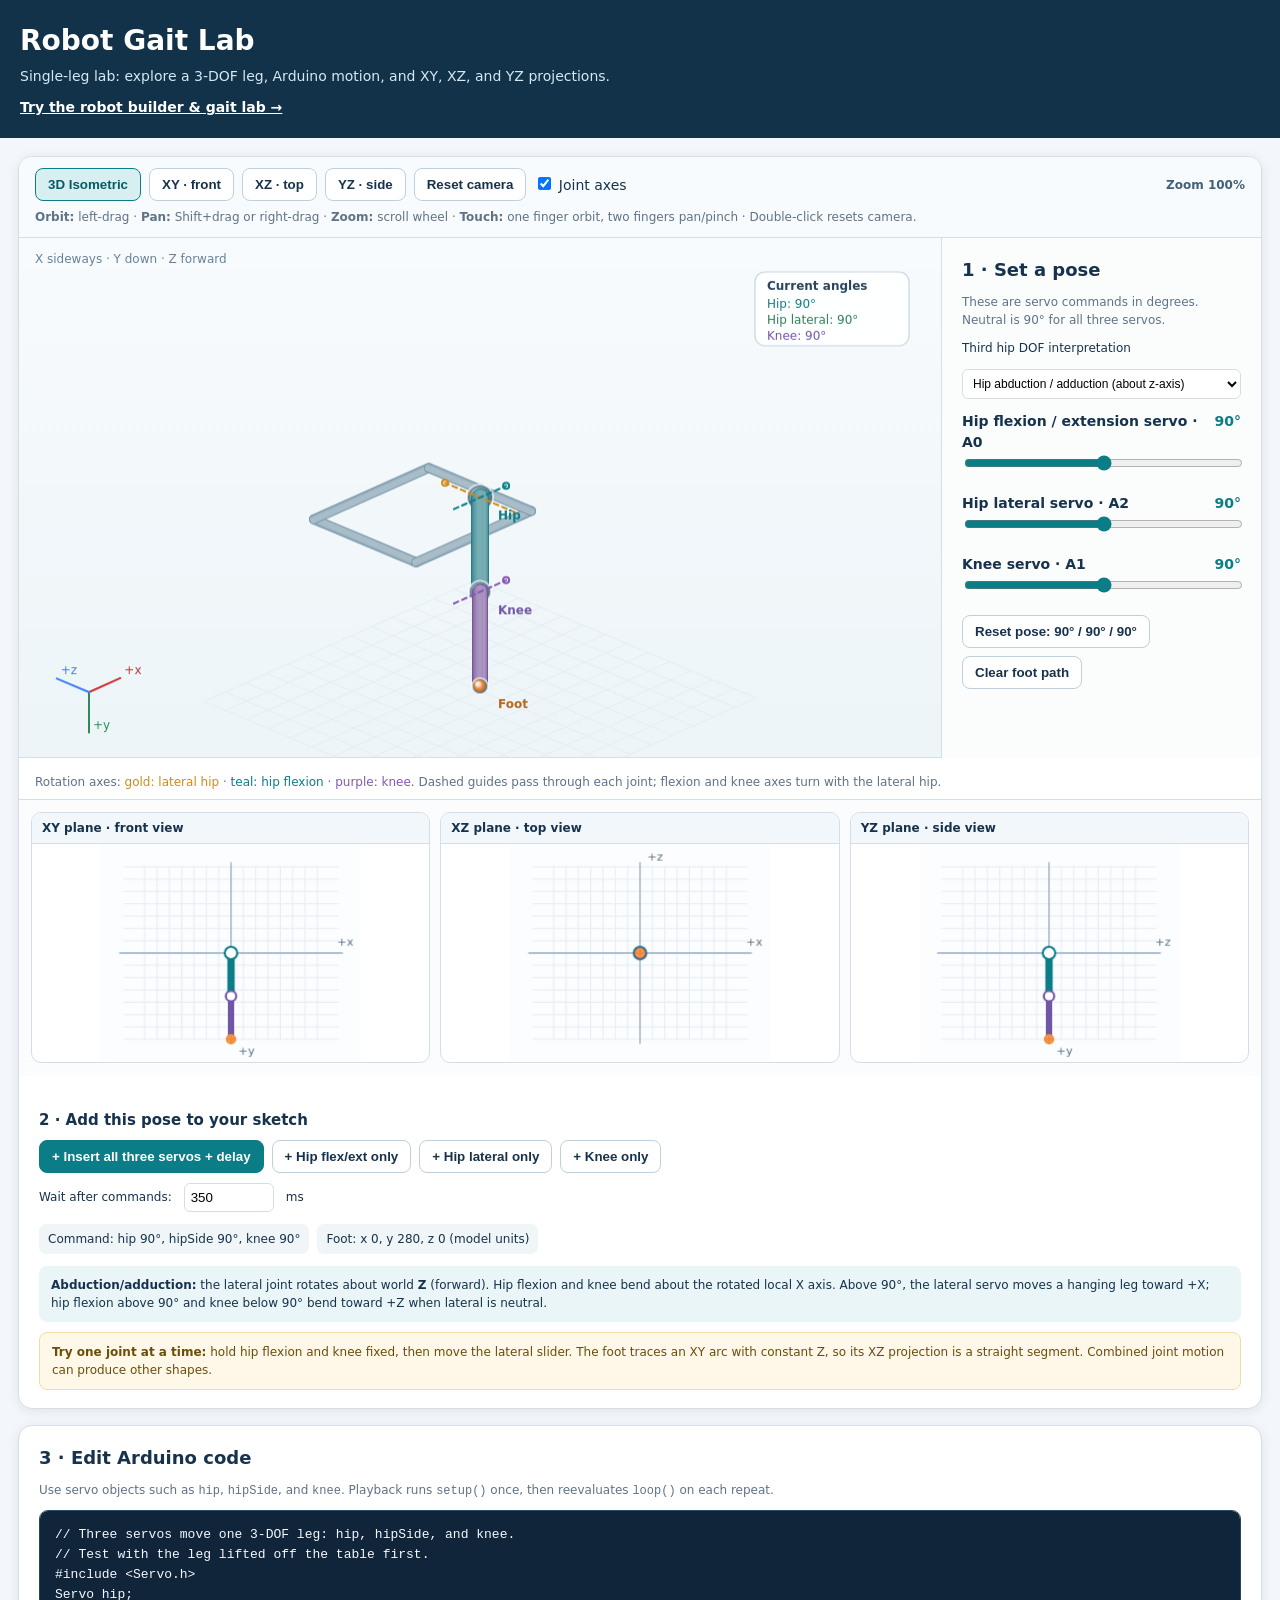
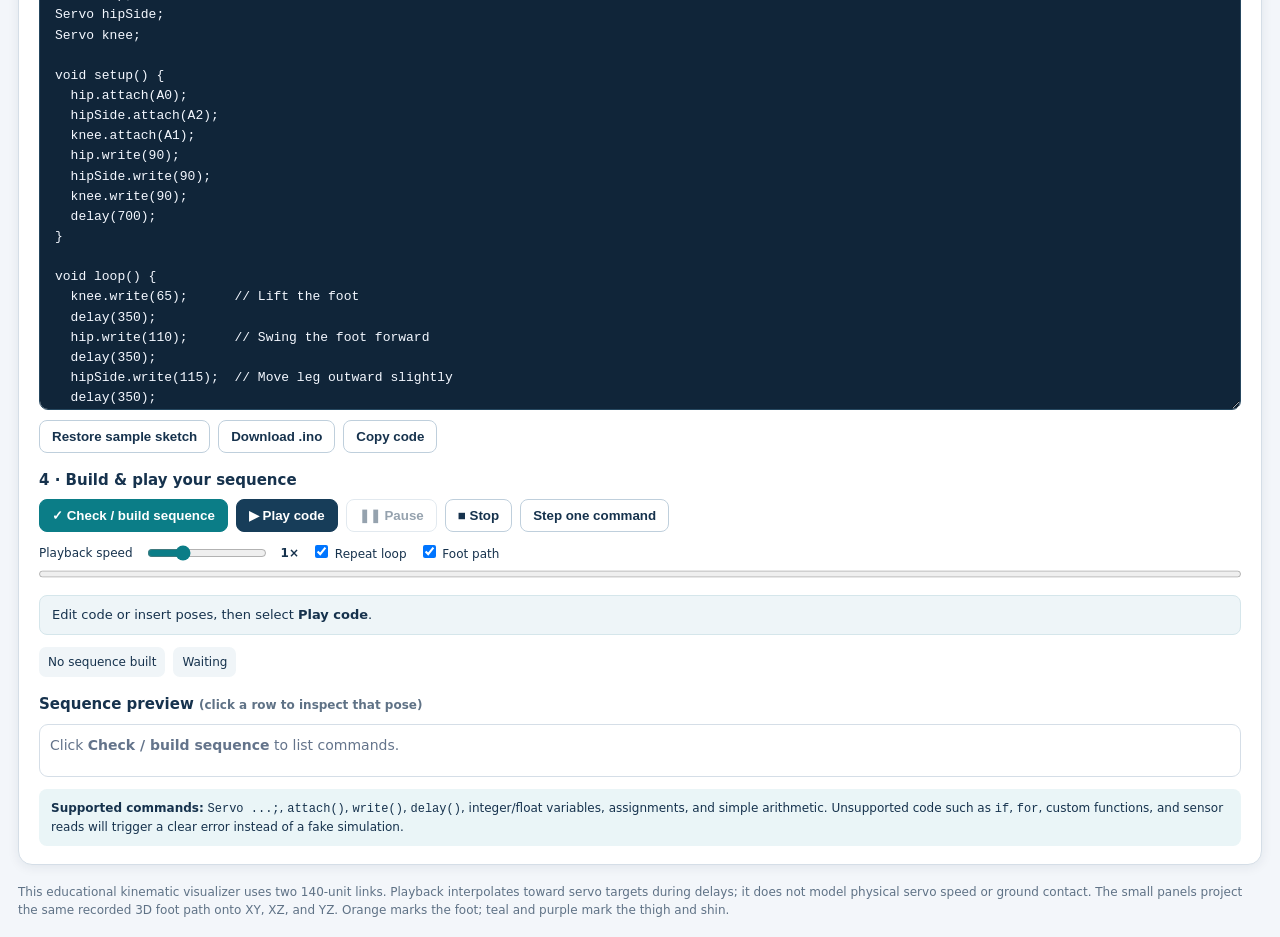
==== commit 08e9f479: "Add joint rotation axes and configurable box body rendering" ====
--- a/single-leg.html
+++ b/single-leg.html
@@ -49,6 +49,7 @@
         <button type="button" class="view-btn" data-view="xz">XZ · top</button>
         <button type="button" class="view-btn" data-view="yz">YZ · side</button>
         <button type="button" id="resetCamera">Reset camera</button>
+        <label><input id="jointAxes" type="checkbox" checked> Joint axes</label>
         <span class="view-state" id="cameraState">Zoom 100%</span>
       </div>
       <div class="view-help"><strong>Orbit:</strong> left-drag · <strong>Pan:</strong> Shift+drag or right-drag · <strong>Zoom:</strong> scroll wheel · <strong>Touch:</strong> one finger orbit, two fingers pan/pinch · Double-click resets camera.</div>
@@ -85,6 +86,7 @@
       </div>
 
 </div></div>
+    <div class="view-help" style="padding:8px 16px">Rotation axes: <span style="color:#d18a19">gold: lateral hip</span> &middot; <span style="color:#087f8c">teal: hip flexion</span> &middot; <span style="color:#8556b3">purple: knee</span>. Dashed guides pass through each joint; flexion and knee axes turn with the lateral hip.</div>
     <div class="subviews">
       <div class="subview"><div class="label">XY plane · front view</div><canvas id="xyView" width="250" height="210" aria-label="XY projection, x right and y down"></canvas></div>
       <div class="subview"><div class="label">XZ plane · top view</div><canvas id="xzView" width="250" height="210" aria-label="XZ projection, x right and z up"></canvas></div>
@@ -282,7 +284,7 @@
   for(const [p,label,color,width] of [[F,'Foot','#b7671e',30],[K,'Knee','#7156a5',34],[H,'Hip','#0b7d87',24]]){
     if(points.some(q=>Math.hypot(p.x-q.x,p.y-q.y)<25))continue;
     points.push(p);
-    for(const [dx,dy] of [[18,-8],[-width-18,-8],[18,22]]){
+    for(const [dx,dy] of [[18,22],[18,-8],[-width-18,-8]]){
       const x=p.x+dx,y=p.y+dy, box={x,y:y-13,w:width,h:16};
       if(x<10||x+width>canvas.width-10||y<45||y>canvas.height-10)continue;
       if(x+width>canvas.width-186&&y<115)continue;
@@ -292,6 +294,24 @@
   }
 }
 
+// Axis directions are in world coordinates, matching the proximal lateral rotation.
+function jointAxes(p,mode=$('mode3').value){
+  const lateral=deg2rad(-(p.hipSide-90)),flex=mode==='abduction'?rotateZ([1,0,0],lateral):rotateY([1,0,0],lateral);
+  const {hipPt,kneePt}=computeLeg(p,mode);
+  return [{point:hipPt,direction:mode==='abduction'?[0,0,1]:[0,1,0],color:'#d18a19',radius:65},
+    {point:hipPt,direction:flex,color:'#087f8c',radius:50},{point:kneePt,direction:flex,color:'#8556b3',radius:50}];
+}
+function drawJointAxes(){
+  if(!$('jointAxes').checked)return;
+  ctx.save();ctx.lineWidth=2;ctx.setLineDash([5,4]);
+  for(const axis of jointAxes(pose)){
+    const a=project3D(add(axis.point,axis.direction.map(v=>-v*axis.radius))),b=project3D(add(axis.point,axis.direction.map(v=>v*axis.radius)));
+    ctx.strokeStyle=axis.color;ctx.beginPath();ctx.moveTo(a.x,a.y);ctx.lineTo(b.x,b.y);ctx.stroke();
+    ctx.setLineDash([]);ctx.beginPath();ctx.arc(b.x,b.y,3,0,Math.PI*2);ctx.stroke();ctx.setLineDash([5,4]);
+  }
+  ctx.restore();
+}
+$('jointAxes').onchange=drawAll;
 function drawMainScene(){
   const {hipPt,kneePt,footPt} = computeLeg(pose);
   ctx.clearRect(0,0,canvas.width,canvas.height); const sky=ctx.createLinearGradient(0,0,0,canvas.height);sky.addColorStop(0,'#f8fbfd');sky.addColorStop(1,'#edf5f8');ctx.fillStyle=sky; ctx.fillRect(0,0,canvas.width,canvas.height); drawGrid3D();
@@ -310,6 +330,7 @@
     parts.push({depth:depth(point),draw(){const p=project3D(point);ctx.beginPath();ctx.arc(p.x,p.y,radius,0,Math.PI*2);const shade=ctx.createRadialGradient(p.x-radius*.3,p.y-radius*.35,1,p.x,p.y,radius);shade.addColorStop(0,'#e7f0f2');shade.addColorStop(.45,color);shade.addColorStop(1,'#426475');ctx.fillStyle=shade;ctx.fill();ctx.strokeStyle='#ffffffb0';ctx.lineWidth=2;ctx.stroke();ctx.beginPath();ctx.arc(p.x-radius*.25,p.y-radius*.25,radius*.4,0,Math.PI*2);ctx.fillStyle='#ffffff40';ctx.fill();}});
   }
   parts.sort((a,b)=>a.depth-b.depth).forEach(part=>part.draw());
+  drawJointAxes();
   drawJointLabels(H,K,F);
   drawAxes3D();
 
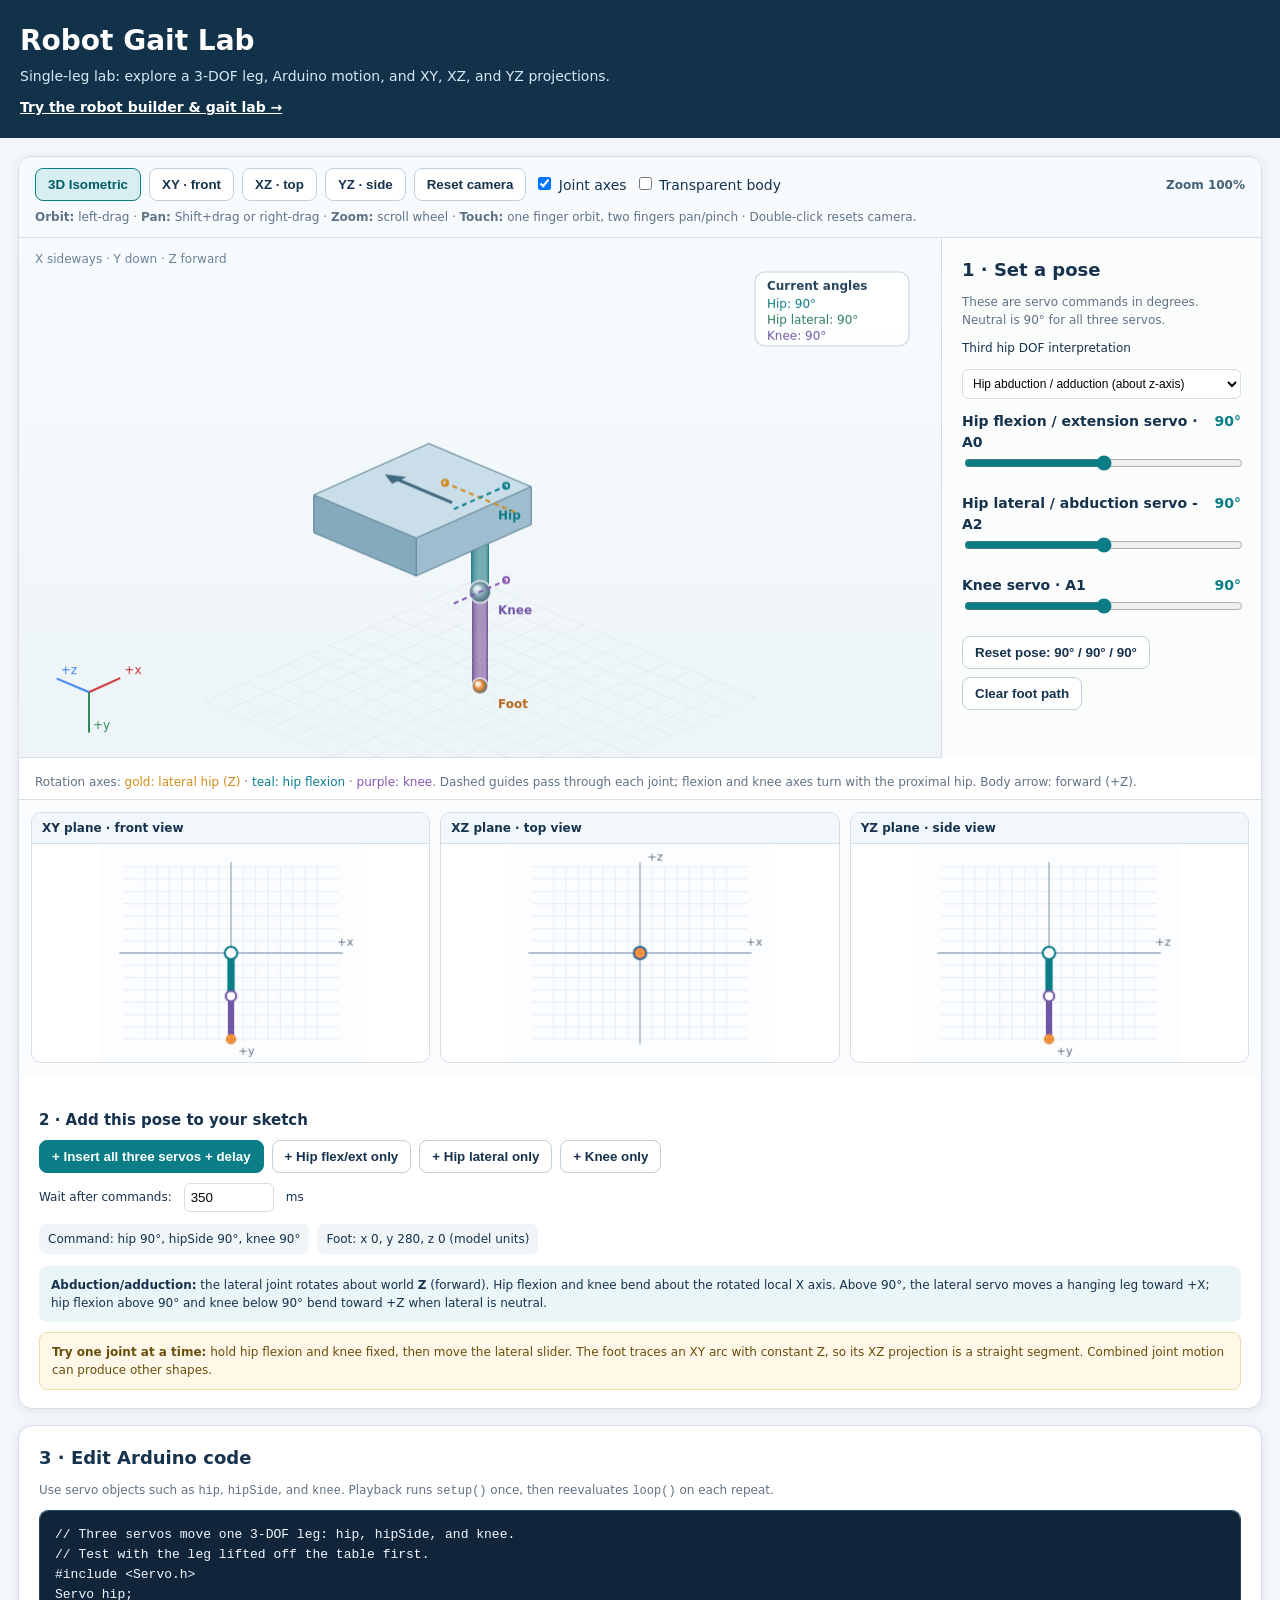
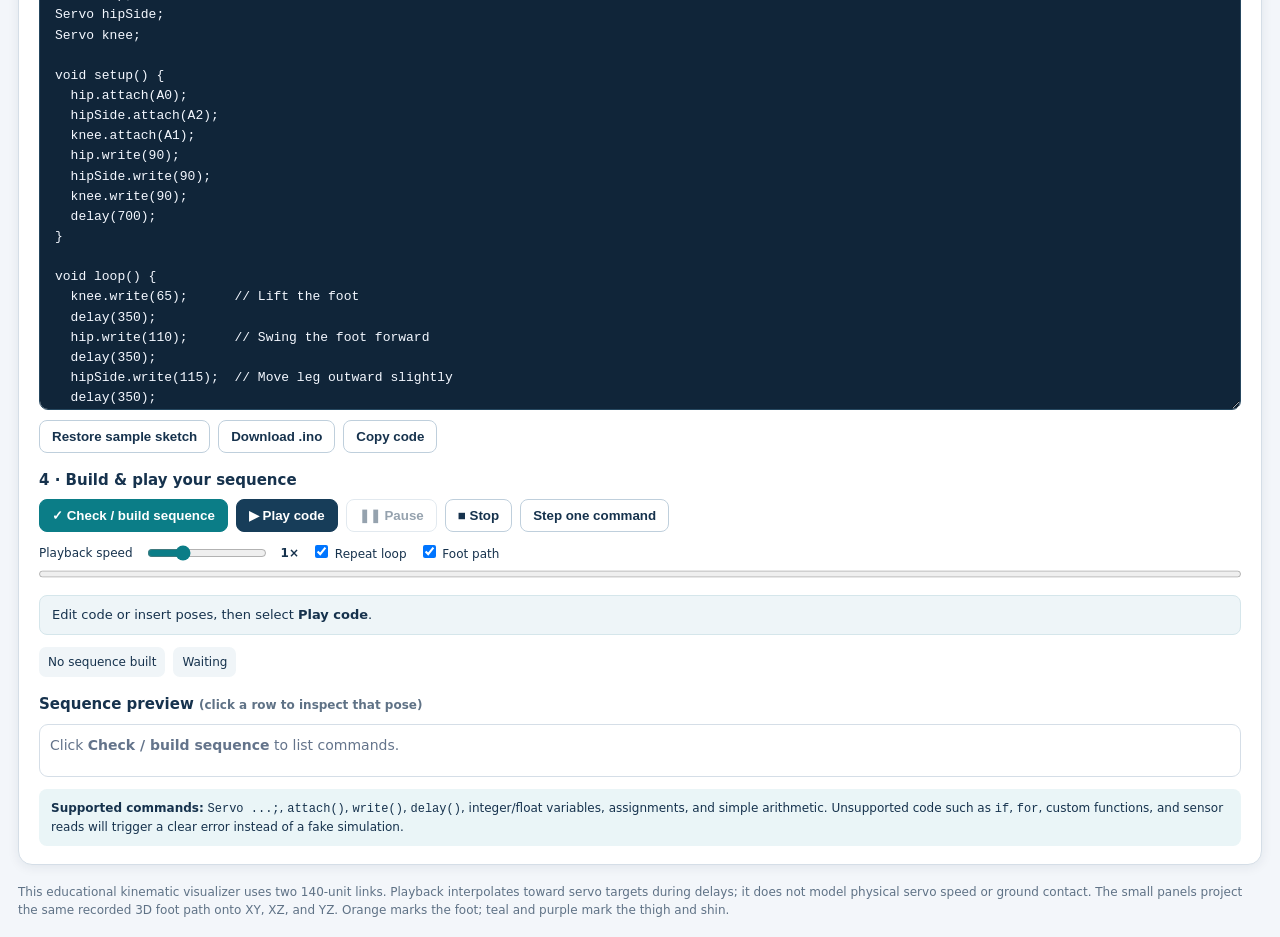
==== commit bd6c5058: "Add solid single-leg body and forward arrow; clarify hip yaw axes" ====
--- a/single-leg.html
+++ b/single-leg.html
@@ -50,6 +50,7 @@
         <button type="button" class="view-btn" data-view="yz">YZ · side</button>
         <button type="button" id="resetCamera">Reset camera</button>
         <label><input id="jointAxes" type="checkbox" checked> Joint axes</label>
+        <label><input id="transparentBody" type="checkbox"> Transparent body</label>
         <span class="view-state" id="cameraState">Zoom 100%</span>
       </div>
       <div class="view-help"><strong>Orbit:</strong> left-drag · <strong>Pan:</strong> Shift+drag or right-drag · <strong>Zoom:</strong> scroll wheel · <strong>Touch:</strong> one finger orbit, two fingers pan/pinch · Double-click resets camera.</div>
@@ -72,7 +73,7 @@
         <input id="hipPitch" type="range" min="0" max="180" value="90" step="1" />
       </div>
       <div class="slider-row">
-        <div class="slider-label"><label for="hipSide">Hip lateral servo · A2</label><span class="v" id="hipSideVal">90°</span></div>
+        <div class="slider-label"><label id="sideJointLabel" for="hipSide">Hip lateral servo · A2</label><span class="v" id="hipSideVal">90°</span></div>
         <input id="hipSide" type="range" min="0" max="180" value="90" step="1" />
       </div>
       <div class="slider-row">
@@ -86,7 +87,7 @@
       </div>
 
 </div></div>
-    <div class="view-help" style="padding:8px 16px">Rotation axes: <span style="color:#d18a19">gold: lateral hip</span> &middot; <span style="color:#087f8c">teal: hip flexion</span> &middot; <span style="color:#8556b3">purple: knee</span>. Dashed guides pass through each joint; flexion and knee axes turn with the lateral hip.</div>
+    <div class="view-help" style="padding:8px 16px">Rotation axes: <span style="color:#d18a19"><span id="axisModeLabel">gold: lateral hip</span></span> &middot; <span style="color:#087f8c">teal: hip flexion</span> &middot; <span style="color:#8556b3">purple: knee</span>. Dashed guides pass through each joint; flexion and knee axes turn with the proximal hip. Body arrow: forward (+Z).</div>
     <div class="subviews">
       <div class="subview"><div class="label">XY plane · front view</div><canvas id="xyView" width="250" height="210" aria-label="XY projection, x right and y down"></canvas></div>
       <div class="subview"><div class="label">XZ plane · top view</div><canvas id="xzView" width="250" height="210" aria-label="XZ projection, x right and z up"></canvas></div>
@@ -254,6 +255,8 @@
 
 function updateModeHelp(){
   const mode=$('mode3').value;
+  $('sideJointLabel').textContent=(mode==='yaw'?'Hip yaw / horizontal swing':'Hip lateral / abduction')+' servo - A2';
+  $('axisModeLabel').textContent=mode==='yaw'?'gold: vertical hip yaw (Y)':'gold: lateral hip (Z)';
   if(mode==='abduction'){
     $('modeHelp').innerHTML='<strong>Abduction/adduction:</strong> the lateral joint rotates about world <strong>Z</strong> (forward). Hip flexion and knee bend about the rotated local X axis. Above 90°, the lateral servo moves a hanging leg toward +X; hip flexion above 90° and knee below 90° bend toward +Z when lateral is neutral.';
     $('projectionExplain').innerHTML='<strong>Try one joint at a time:</strong> hold hip flexion and knee fixed, then move the lateral slider. The foot traces an XY arc with constant Z, so its XZ projection is a straight segment. Combined joint motion can produce other shapes.';
@@ -311,25 +314,34 @@
   }
   ctx.restore();
 }
-$('jointAxes').onchange=drawAll;
+$('jointAxes').onchange=drawAll;$('transparentBody').onchange=drawAll;
 function drawMainScene(){
   const {hipPt,kneePt,footPt} = computeLeg(pose);
   ctx.clearRect(0,0,canvas.width,canvas.height); const sky=ctx.createLinearGradient(0,0,0,canvas.height);sky.addColorStop(0,'#f8fbfd');sky.addColorStop(1,'#edf5f8');ctx.fillStyle=sky; ctx.fillRect(0,0,canvas.width,canvas.height); drawGrid3D();
   ctx.fillStyle='#688198'; ctx.font='12px system-ui'; ctx.fillText('X sideways · Y down · Z forward',16,25);
   const H=project3D(hipPt), K=project3D(kneePt), F=project3D(footPt);
   if($('showTrail').checked && trail.length>1){ ctx.beginPath(); ctx.strokeStyle='#efb98b'; ctx.lineWidth=2.2; trail.forEach((pt,i)=>{ const p=project3D(pt); if(i===0)ctx.moveTo(p.x,p.y); else ctx.lineTo(p.x,p.y);}); ctx.stroke(); }
-  // Open rectangular chassis, with the hip mounted at the middle of its side.
+  // Solid rectangular chassis; the hip is mounted on the side at the origin.
   const parts=[];
   const depth=p=>p[1]*Math.sin(camera.pitch)+(-p[0]*Math.sin(camera.yaw)+p[2]*Math.cos(camera.yaw))*Math.cos(camera.pitch);
-  function rod(a,b,color,width){parts.push({depth:(depth(a)+depth(b))/2,draw(){const A=project3D(a),B=project3D(b);ctx.lineCap='round';ctx.beginPath();ctx.moveTo(A.x,A.y);ctx.lineTo(B.x,B.y);ctx.strokeStyle=color;ctx.lineWidth=width;ctx.stroke();const length=Math.hypot(B.x-A.x,B.y-A.y)||1,dx=-(B.y-A.y)/length*width/2,dy=(B.x-A.x)/length*width/2;const shade=ctx.createLinearGradient(A.x-dx,A.y-dy,A.x+dx,A.y+dy);shade.addColorStop(0,color);shade.addColorStop(.35,'#ffffff55');shade.addColorStop(1,color);ctx.strokeStyle=shade;ctx.lineWidth=width-2;ctx.stroke();}});}
-  const corners=[[-220,-12,-95],[0,-12,-95],[0,-12,95],[-220,-12,95]];
-  for(let i=0;i<4;i++){rod(corners[i],corners[(i+1)%4],'#7898aa',10);}
-  rod([0,-12,0],hipPt,'#7898aa',12);
+  function rodSegment(a,b,color,width){parts.push({depth:(depth(a)+depth(b))/2,draw(){const A=project3D(a),B=project3D(b);ctx.lineCap='butt';ctx.beginPath();ctx.moveTo(A.x,A.y);ctx.lineTo(B.x,B.y);ctx.strokeStyle=color;ctx.lineWidth=width;ctx.stroke();const length=Math.hypot(B.x-A.x,B.y-A.y)||1,dx=-(B.y-A.y)/length*width/2,dy=(B.x-A.x)/length*width/2;const shade=ctx.createLinearGradient(A.x-dx,A.y-dy,A.x+dx,A.y+dy);shade.addColorStop(0,color);shade.addColorStop(.35,'#ffffff55');shade.addColorStop(1,color);ctx.strokeStyle=shade;ctx.lineWidth=width-2;ctx.stroke();}});}
+  function rod(a,b,color,width){for(let i=0;i<16;i++)rodSegment(a.map((v,j)=>v+(b[j]-v)*i/16),a.map((v,j)=>v+(b[j]-v)*(i+1)/16),color,width);}
+  const top=[[-220,-48,-95],[0,-48,-95],[0,-48,95],[-220,-48,95]],bottom=top.map(p=>[p[0],8,p[2]]);
+  function bodyFace(points,color,arrow=false){parts.push({depth:points.reduce((sum,p)=>sum+depth(p),0)/points.length,draw(){
+    ctx.save();ctx.globalAlpha=$('transparentBody').checked?.45:1;ctx.beginPath();points.forEach((p,i)=>{const q=project3D(p);if(i)ctx.lineTo(q.x,q.y);else ctx.moveTo(q.x,q.y);});ctx.closePath();ctx.fillStyle=color;ctx.strokeStyle='#64899c';ctx.lineWidth=1;ctx.fill();ctx.stroke();ctx.restore();
+    if(arrow){
+      const a=project3D([-110,-49,-55]),b=project3D([-110,-49,48]);ctx.strokeStyle='#416a80';ctx.lineWidth=3;ctx.beginPath();ctx.moveTo(a.x,a.y);ctx.lineTo(b.x,b.y);ctx.stroke();
+      const tip=[[-110,-49,70],[-124,-49,43],[-96,-49,43]].map(project3D);ctx.fillStyle='#416a80';ctx.beginPath();tip.forEach((p,i)=>{if(i)ctx.lineTo(p.x,p.y);else ctx.moveTo(p.x,p.y);});ctx.closePath();ctx.fill();
+    }
+  }});}
+  bodyFace(bottom,'#789bab');
+  for(let i=0;i<4;i++){const j=(i+1)%4;bodyFace([top[i],top[j],bottom[j],bottom[i]],i%2?'#85a9bd':'#9ebdce');}
+  bodyFace(top,'#c9dee8',true);
   rod(hipPt,kneePt,'#277d87',18);rod(kneePt,footPt,'#765699',16);
   for(const [point,color,radius] of [[hipPt,'#8baebb',13],[kneePt,'#8baebb',11],[footPt,'#ef8b35',8]]){
-    parts.push({depth:depth(point),draw(){const p=project3D(point);ctx.beginPath();ctx.arc(p.x,p.y,radius,0,Math.PI*2);const shade=ctx.createRadialGradient(p.x-radius*.3,p.y-radius*.35,1,p.x,p.y,radius);shade.addColorStop(0,'#e7f0f2');shade.addColorStop(.45,color);shade.addColorStop(1,'#426475');ctx.fillStyle=shade;ctx.fill();ctx.strokeStyle='#ffffffb0';ctx.lineWidth=2;ctx.stroke();ctx.beginPath();ctx.arc(p.x-radius*.25,p.y-radius*.25,radius*.4,0,Math.PI*2);ctx.fillStyle='#ffffff40';ctx.fill();}});
-  }
-  parts.sort((a,b)=>a.depth-b.depth).forEach(part=>part.draw());
+    parts.push({depth:depth(point)-radius/(Math.min(canvas.width-80,canvas.height-100)/(2*REACH)*camera.zoom),draw(){const p=project3D(point);ctx.beginPath();ctx.arc(p.x,p.y,radius,0,Math.PI*2);const shade=ctx.createRadialGradient(p.x-radius*.3,p.y-radius*.35,1,p.x,p.y,radius);shade.addColorStop(0,'#e7f0f2');shade.addColorStop(.45,color);shade.addColorStop(1,'#426475');ctx.fillStyle=shade;ctx.fill();ctx.strokeStyle='#ffffffb0';ctx.lineWidth=2;ctx.stroke();ctx.beginPath();ctx.arc(p.x-radius*.25,p.y-radius*.25,radius*.4,0,Math.PI*2);ctx.fillStyle='#ffffff40';ctx.fill();}});
+  }
+  parts.sort((a,b)=>b.depth-a.depth).forEach(part=>part.draw());
   drawJointAxes();
   drawJointLabels(H,K,F);
   drawAxes3D();
@@ -342,7 +354,7 @@
   ctx.font = '700 12px system-ui'; ctx.fillStyle = '#29465f'; ctx.fillText('Current angles', bx+12, by+18);
   ctx.font = '12px system-ui';
   ctx.fillStyle = '#0b7d87'; ctx.fillText(`Hip: ${Math.round(pose.hip)}°`, bx+12, by+36);
-  ctx.fillStyle = '#2f7d58'; ctx.fillText(`Hip lateral: ${Math.round(pose.hipSide)}°`, bx+12, by+52);
+  ctx.fillStyle = '#2f7d58'; ctx.fillText(`${$('mode3').value==='yaw'?'Hip yaw':'Hip lateral'}: ${Math.round(pose.hipSide)}°`, bx+12, by+52);
   ctx.fillStyle = '#7156a5'; ctx.fillText(`Knee: ${Math.round(pose.knee)}°`, bx+12, by+68);
 }
 
